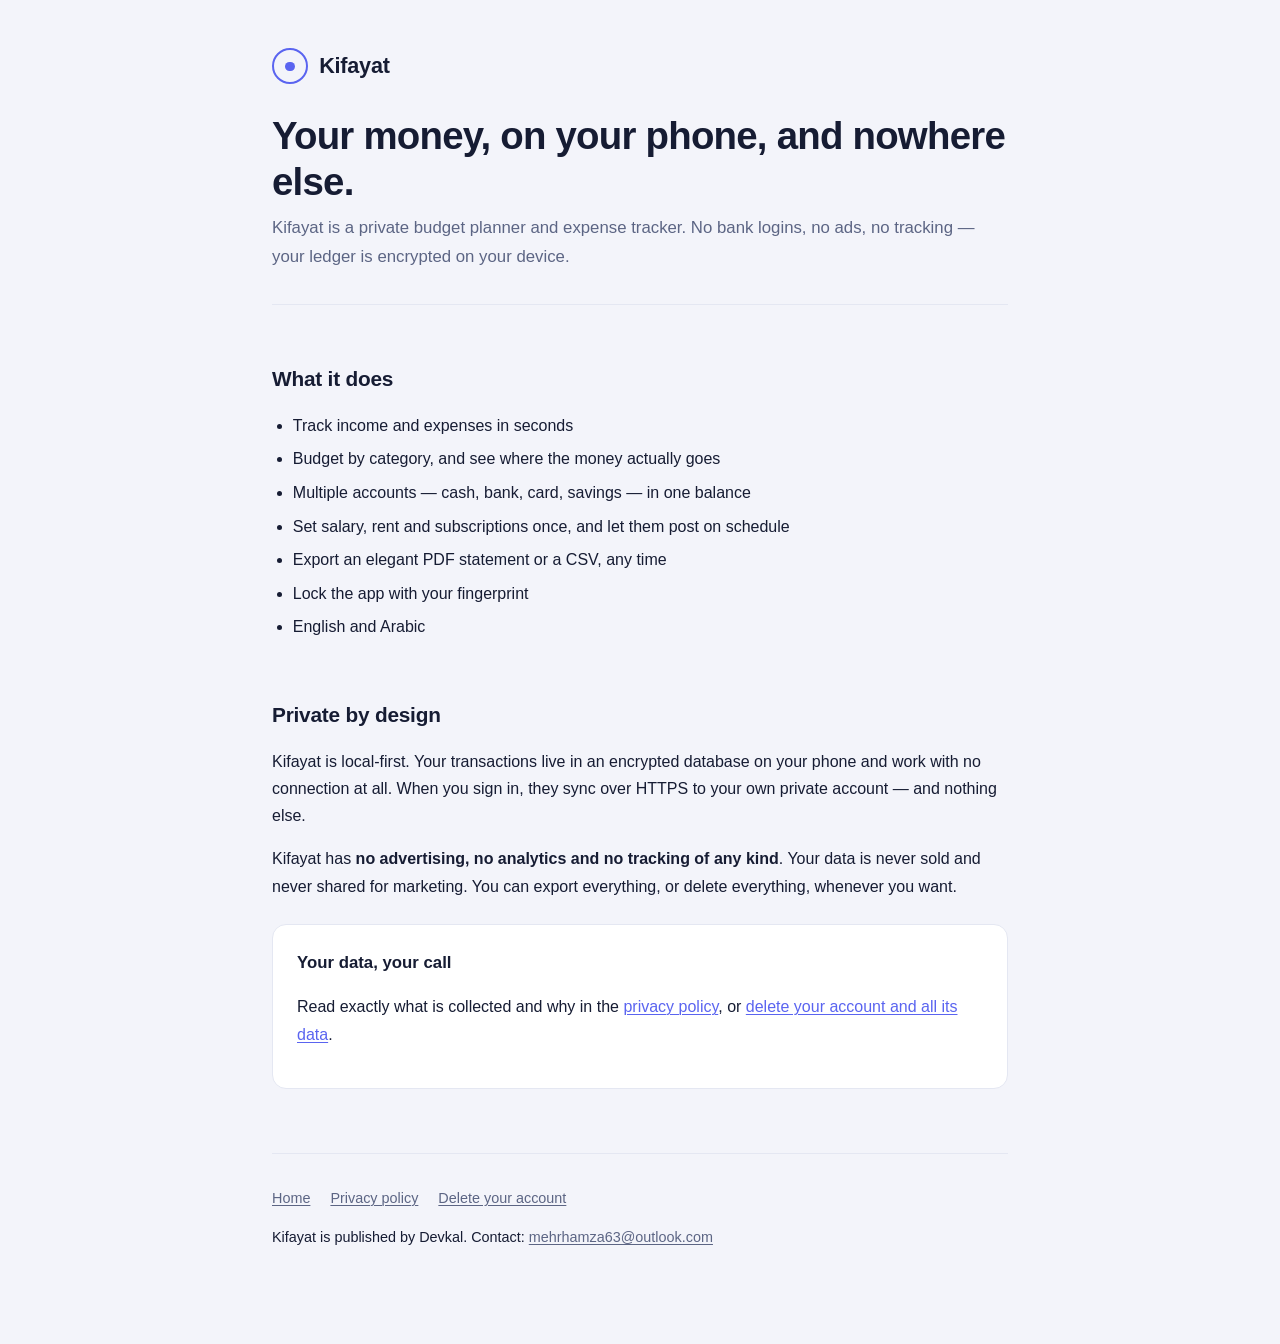
==== index.html @ 19fa3407 "Kifayat website: privacy policy and account deletion pages Two pages Google Play requires before the" ====
<!doctype html>
<html lang="en">
<head>
<meta charset="utf-8">
<meta name="viewport" content="width=device-width, initial-scale=1">
<title>Kifayat — private budget &amp; expense tracker</title>
<meta name="description" content="Kifayat is a private, offline-first budget planner and expense tracker. Your money data stays encrypted on your phone.">
<meta name="color-scheme" content="dark light">
<link rel="stylesheet" href="./assets/style.css">
</head>
<body>
<a class="skip" href="#main">Skip to content</a>
<div class="wrap">

<header>
  <a class="brand" href="./">
    <span class="mark" aria-hidden="true"></span>
    <span class="brand-name">Kifayat</span>
  </a>
  <h1>Your money, on your phone, and nowhere else.</h1>
  <p class="sub">
    Kifayat is a private budget planner and expense tracker. No bank logins,
    no ads, no tracking — your ledger is encrypted on your device.
  </p>
</header>

<main id="main">

  <h2>What it does</h2>
  <ul>
    <li>Track income and expenses in seconds</li>
    <li>Budget by category, and see where the money actually goes</li>
    <li>Multiple accounts — cash, bank, card, savings — in one balance</li>
    <li>Set salary, rent and subscriptions once, and let them post on schedule</li>
    <li>Export an elegant PDF statement or a CSV, any time</li>
    <li>Lock the app with your fingerprint</li>
    <li>English and Arabic</li>
  </ul>

  <h2>Private by design</h2>
  <p>
    Kifayat is local-first. Your transactions live in an encrypted database on
    your phone and work with no connection at all. When you sign in, they sync
    over HTTPS to your own private account — and nothing else.
  </p>
  <p>
    Kifayat has <strong>no advertising, no analytics and no tracking of any
    kind</strong>. Your data is never sold and never shared for marketing. You
    can export everything, or delete everything, whenever you want.
  </p>

  <div class="card">
    <h3>Your data, your call</h3>
    <p>
      Read exactly what is collected and why in the
      <a href="./privacy/">privacy policy</a>, or
      <a href="./delete-account/">delete your account and all its data</a>.
    </p>
  </div>

</main>

<footer>
  <nav>
    <a href="./">Home</a>
    <a href="./privacy/">Privacy policy</a>
    <a href="./delete-account/">Delete your account</a>
  </nav>
  <p>Kifayat is published by Devkal. Contact: <a href="mailto:mehrhamza63@outlook.com">mehrhamza63@outlook.com</a></p>
</footer>

</div>
</body>
</html>
---- assets/style.css ----
/* Kifayat — site styles.
   Palette lifted from the app's app_palette.dart so the site and the app read
   as one product. Dark is the app's home theme; light follows the OS. */

:root {
  --bg: #070b16;
  --surface: #0f1526;
  --elevated: #161e36;
  --border: #1e2742;
  --text: #edf0fb;
  --muted: #8d97b8;
  --faint: #5b6685;
  --primary: #7c8aff;
  --primary-hover: #9aa5ff;
  --success: #3ddc97;
  --danger: #ff7e6b;
  --accent: #41c9dc;
  --warn: #f2b25c;
  --radius: 14px;
  --maxw: 46rem;
}

@media (prefers-color-scheme: light) {
  :root {
    --bg: #f3f4fa;
    --surface: #ffffff;
    --elevated: #ffffff;
    --border: #e4e7f2;
    --text: #161c33;
    --muted: #5c6584;
    --faint: #9aa2bc;
    --primary: #5a64f0;
    --primary-hover: #4650d8;
    --success: #0fa871;
    --danger: #d9503b;
    --accent: #1d8fa0;
    --warn: #b3781f;
  }
}

*, *::before, *::after { box-sizing: border-box; }

html { -webkit-text-size-adjust: 100%; }

body {
  margin: 0;
  padding: 0 1.25rem 5rem;
  background: var(--bg);
  color: var(--text);
  font: 400 1rem/1.7 -apple-system, BlinkMacSystemFont, "Segoe UI", Roboto,
        "Helvetica Neue", Arial, sans-serif;
  overflow-wrap: break-word;
}

.wrap { max-width: var(--maxw); margin: 0 auto; }

/* ---- header ---- */

header {
  padding: 3rem 0 2rem;
  border-bottom: 1px solid var(--border);
  margin-bottom: 2.5rem;
}

.brand {
  display: inline-flex;
  align-items: center;
  gap: 0.7rem;
  text-decoration: none;
  color: inherit;
}

.mark {
  width: 2.25rem;
  height: 2.25rem;
  border-radius: 50%;
  border: 2.5px solid var(--primary);
  display: grid;
  place-items: center;
  flex: none;
}

.mark::after {
  content: "";
  width: 0.6rem;
  height: 0.6rem;
  border-radius: 50%;
  background: var(--primary);
}

.brand-name {
  font-size: 1.35rem;
  font-weight: 700;
  letter-spacing: -0.01em;
}

h1 {
  font-size: clamp(1.75rem, 5vw, 2.4rem);
  line-height: 1.2;
  letter-spacing: -0.02em;
  margin: 1.75rem 0 0.6rem;
}

.sub { color: var(--muted); margin: 0; font-size: 1.05rem; }

.dates {
  color: var(--faint);
  font-size: 0.875rem;
  margin-top: 1.25rem;
}

/* ---- body copy ---- */

h2 {
  font-size: 1.3rem;
  letter-spacing: -0.01em;
  margin: 3rem 0 0.75rem;
  padding-top: 0.5rem;
}

h3 { font-size: 1.05rem; margin: 2rem 0 0.5rem; }

p, li { color: var(--text); }

a { color: var(--primary); text-decoration-thickness: 1px; text-underline-offset: 2px; }
a:hover { color: var(--primary-hover); }

ul, ol { padding-left: 1.3rem; }
li { margin: 0.4rem 0; }

strong { font-weight: 650; }

code {
  background: var(--elevated);
  border: 1px solid var(--border);
  border-radius: 6px;
  padding: 0.1rem 0.4rem;
  font-size: 0.9em;
  font-family: ui-monospace, SFMono-Regular, Menlo, Consolas, monospace;
}

/* ---- components ---- */

.card {
  background: var(--surface);
  border: 1px solid var(--border);
  border-radius: var(--radius);
  padding: 1.5rem;
  margin: 1.5rem 0;
}

.card h2, .card h3 { margin-top: 0; }

.card.primary { border-color: var(--primary); }
.card.danger { border-color: var(--danger); }

.tag {
  display: inline-block;
  font-size: 0.75rem;
  font-weight: 650;
  letter-spacing: 0.04em;
  text-transform: uppercase;
  padding: 0.25rem 0.6rem;
  border-radius: 999px;
  margin-bottom: 0.9rem;
}

.tag.best { background: color-mix(in srgb, var(--success) 18%, transparent); color: var(--success); }
.tag.alt  { background: color-mix(in srgb, var(--accent) 18%, transparent); color: var(--accent); }

.btn {
  display: inline-block;
  background: var(--primary);
  color: #fff;
  font-weight: 650;
  text-decoration: none;
  padding: 0.75rem 1.4rem;
  border-radius: 10px;
  margin-top: 0.5rem;
}
.btn:hover { background: var(--primary-hover); color: #fff; }

.steps { counter-reset: step; list-style: none; padding: 0; margin: 1rem 0 0; }

.steps li {
  counter-increment: step;
  position: relative;
  padding-left: 2.4rem;
  margin: 0.9rem 0;
}

.steps li::before {
  content: counter(step);
  position: absolute;
  left: 0;
  top: 0.15rem;
  width: 1.6rem;
  height: 1.6rem;
  border-radius: 50%;
  background: var(--elevated);
  border: 1px solid var(--border);
  color: var(--primary);
  font-size: 0.8rem;
  font-weight: 700;
  display: grid;
  place-items: center;
}

table {
  width: 100%;
  border-collapse: collapse;
  margin: 1.25rem 0;
  font-size: 0.95rem;
}

.table-scroll { overflow-x: auto; }

th, td {
  text-align: left;
  padding: 0.7rem 0.9rem;
  border-bottom: 1px solid var(--border);
  vertical-align: top;
}

th { color: var(--muted); font-weight: 650; font-size: 0.85rem; }

/* ---- footer ---- */

footer {
  margin-top: 4rem;
  padding-top: 2rem;
  border-top: 1px solid var(--border);
  color: var(--faint);
  font-size: 0.9rem;
}

footer a { color: var(--muted); }
footer nav { margin-bottom: 0.75rem; display: flex; gap: 1.25rem; flex-wrap: wrap; }

.skip {
  position: absolute;
  left: -9999px;
}
.skip:focus {
  left: 1rem;
  top: 1rem;
  background: var(--surface);
  padding: 0.6rem 1rem;
  border-radius: 8px;
  border: 1px solid var(--primary);
  z-index: 10;
}
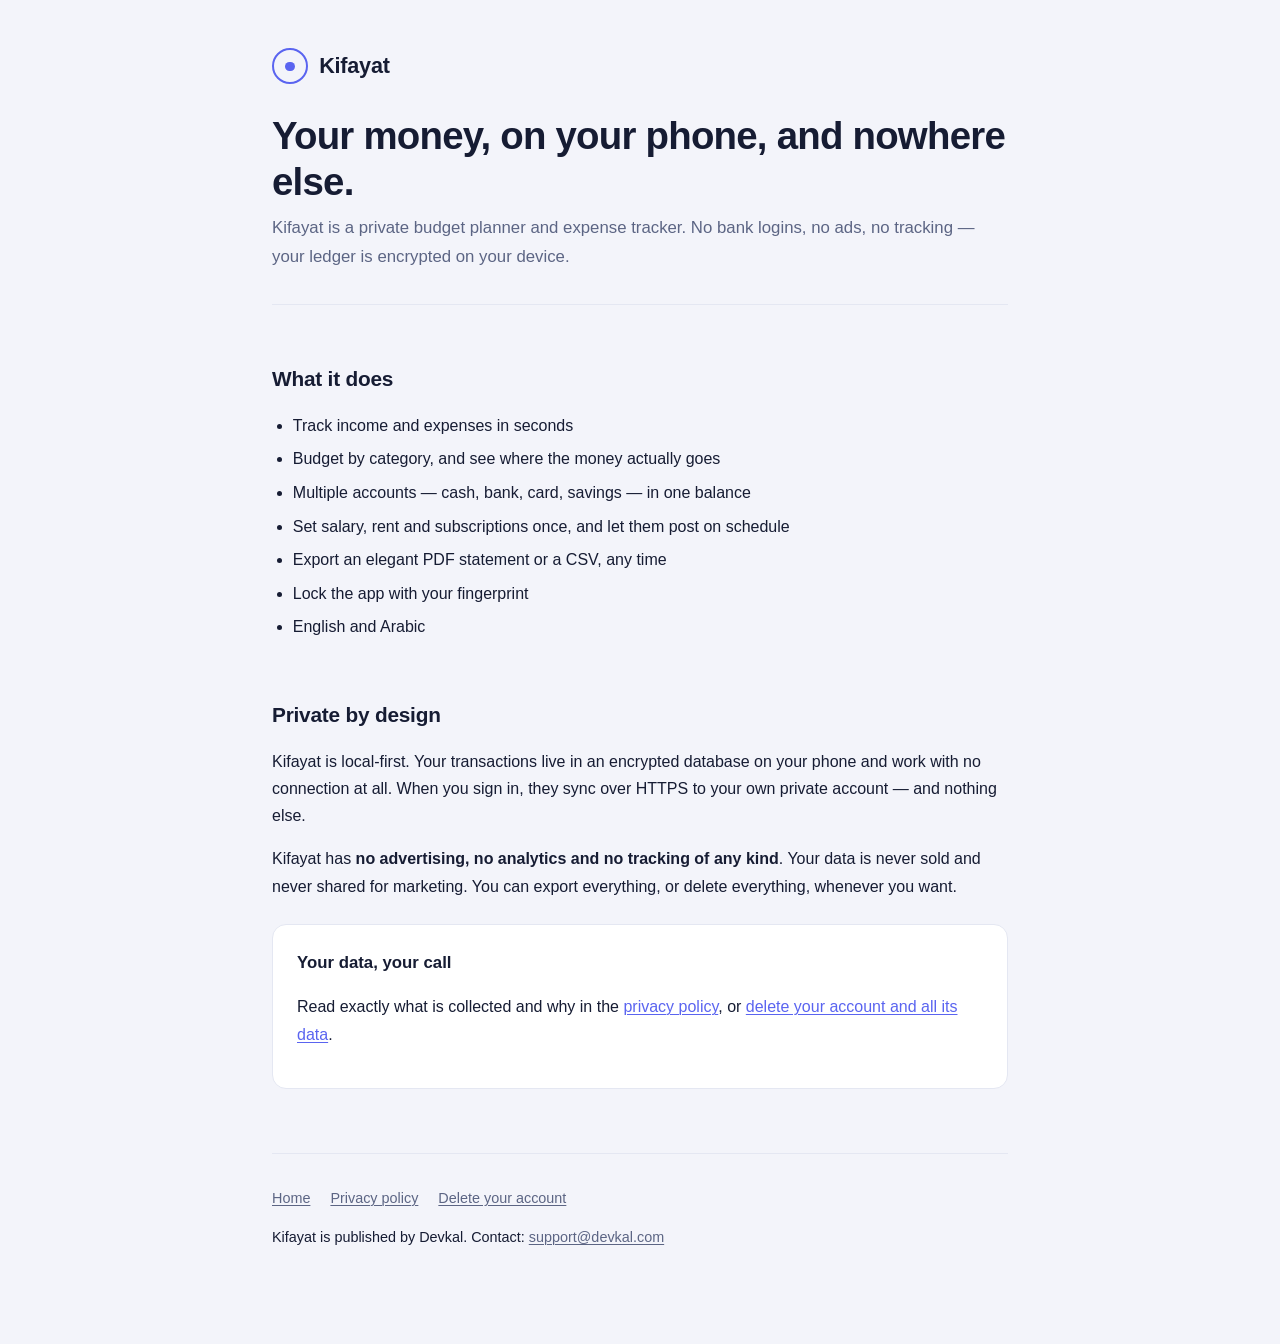
==== commit 99aeb917: "Publish a role address, not a personal one. Every contact link on the site pointed at a personal Out" ====
--- a/index.html
+++ b/index.html
@@ -66,7 +66,7 @@
     <a href="./privacy/">Privacy policy</a>
     <a href="./delete-account/">Delete your account</a>
   </nav>
-  <p>Kifayat is published by Devkal. Contact: <a href="mailto:mehrhamza63@outlook.com">mehrhamza63@outlook.com</a></p>
+  <p>Kifayat is published by Devkal. Contact: <a href="mailto:support@devkal.com">support@devkal.com</a></p>
 </footer>
 
 </div>
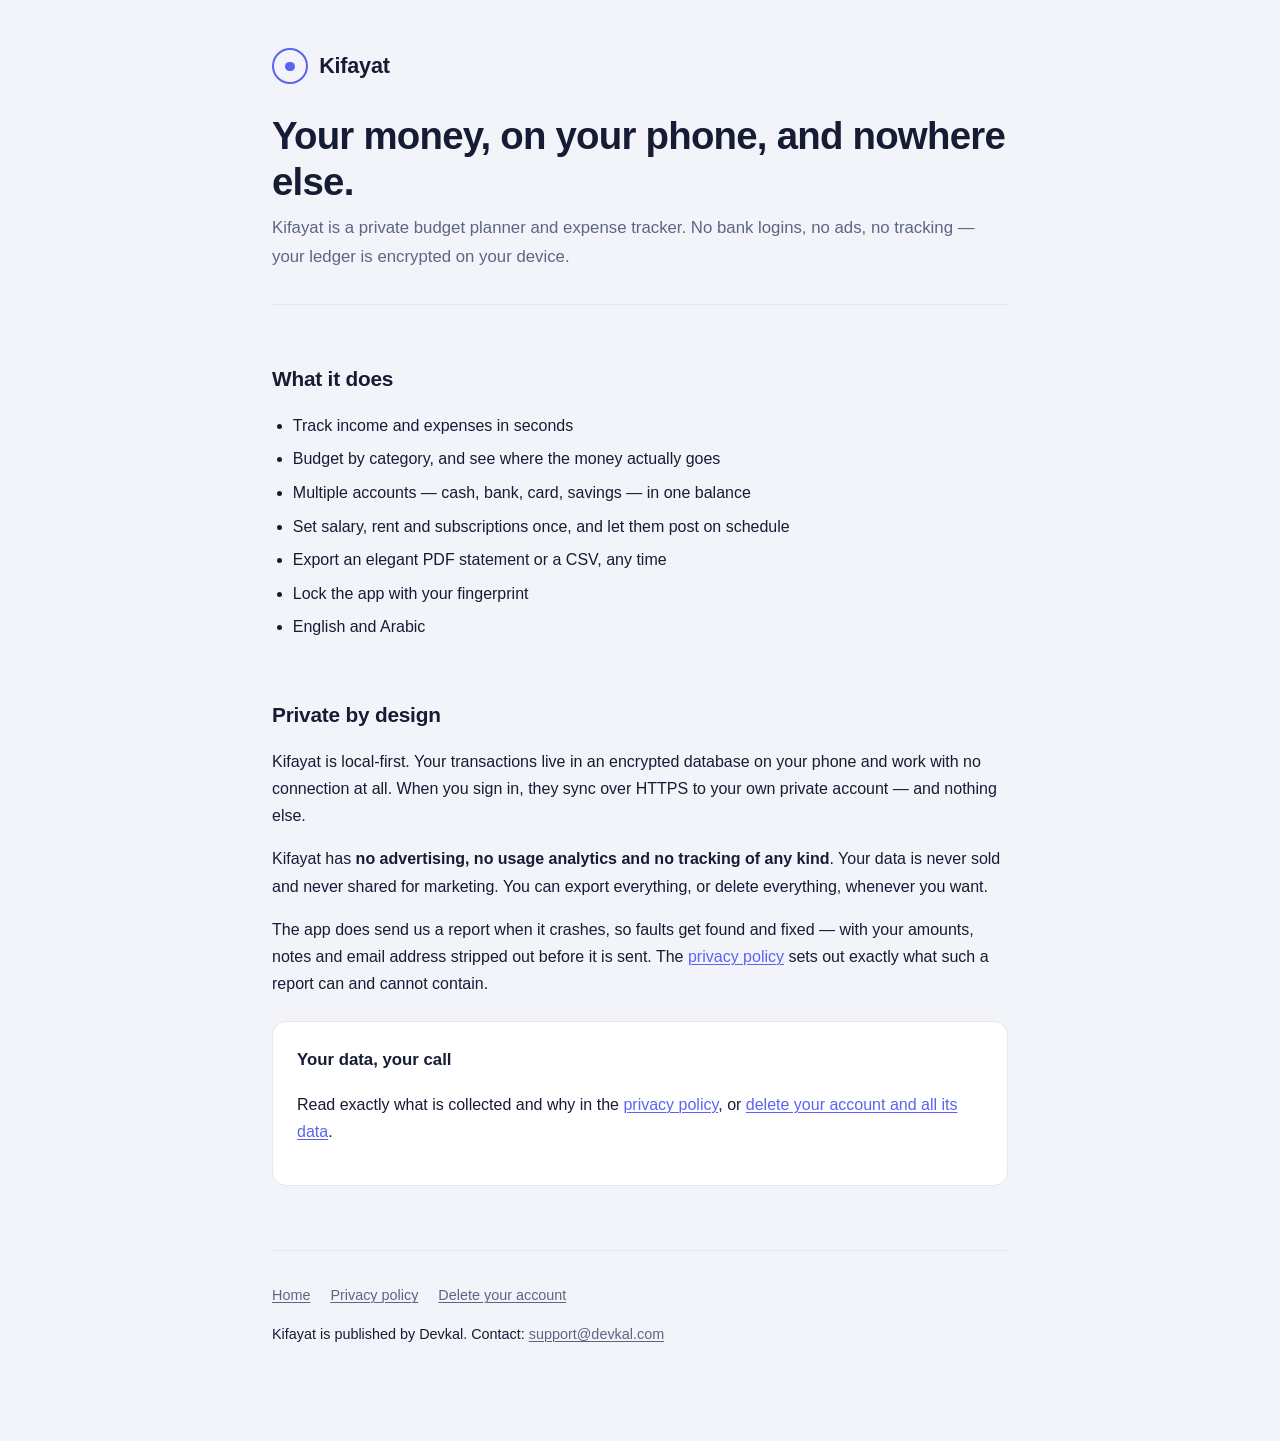
==== commit c3971dc8: "Say that the app reports its own crashes. "No advertising, no analytics and no tracking" stops being" ====
--- a/index.html
+++ b/index.html
@@ -44,9 +44,15 @@
     over HTTPS to your own private account — and nothing else.
   </p>
   <p>
-    Kifayat has <strong>no advertising, no analytics and no tracking of any
-    kind</strong>. Your data is never sold and never shared for marketing. You
-    can export everything, or delete everything, whenever you want.
+    Kifayat has <strong>no advertising, no usage analytics and no tracking of
+    any kind</strong>. Your data is never sold and never shared for marketing.
+    You can export everything, or delete everything, whenever you want.
+  </p>
+  <p>
+    The app does send us a report when it crashes, so faults get found and
+    fixed — with your amounts, notes and email address stripped out before it
+    is sent. The <a href="privacy/#crash-reports">privacy policy</a> sets out
+    exactly what such a report can and cannot contain.
   </p>
 
   <div class="card">
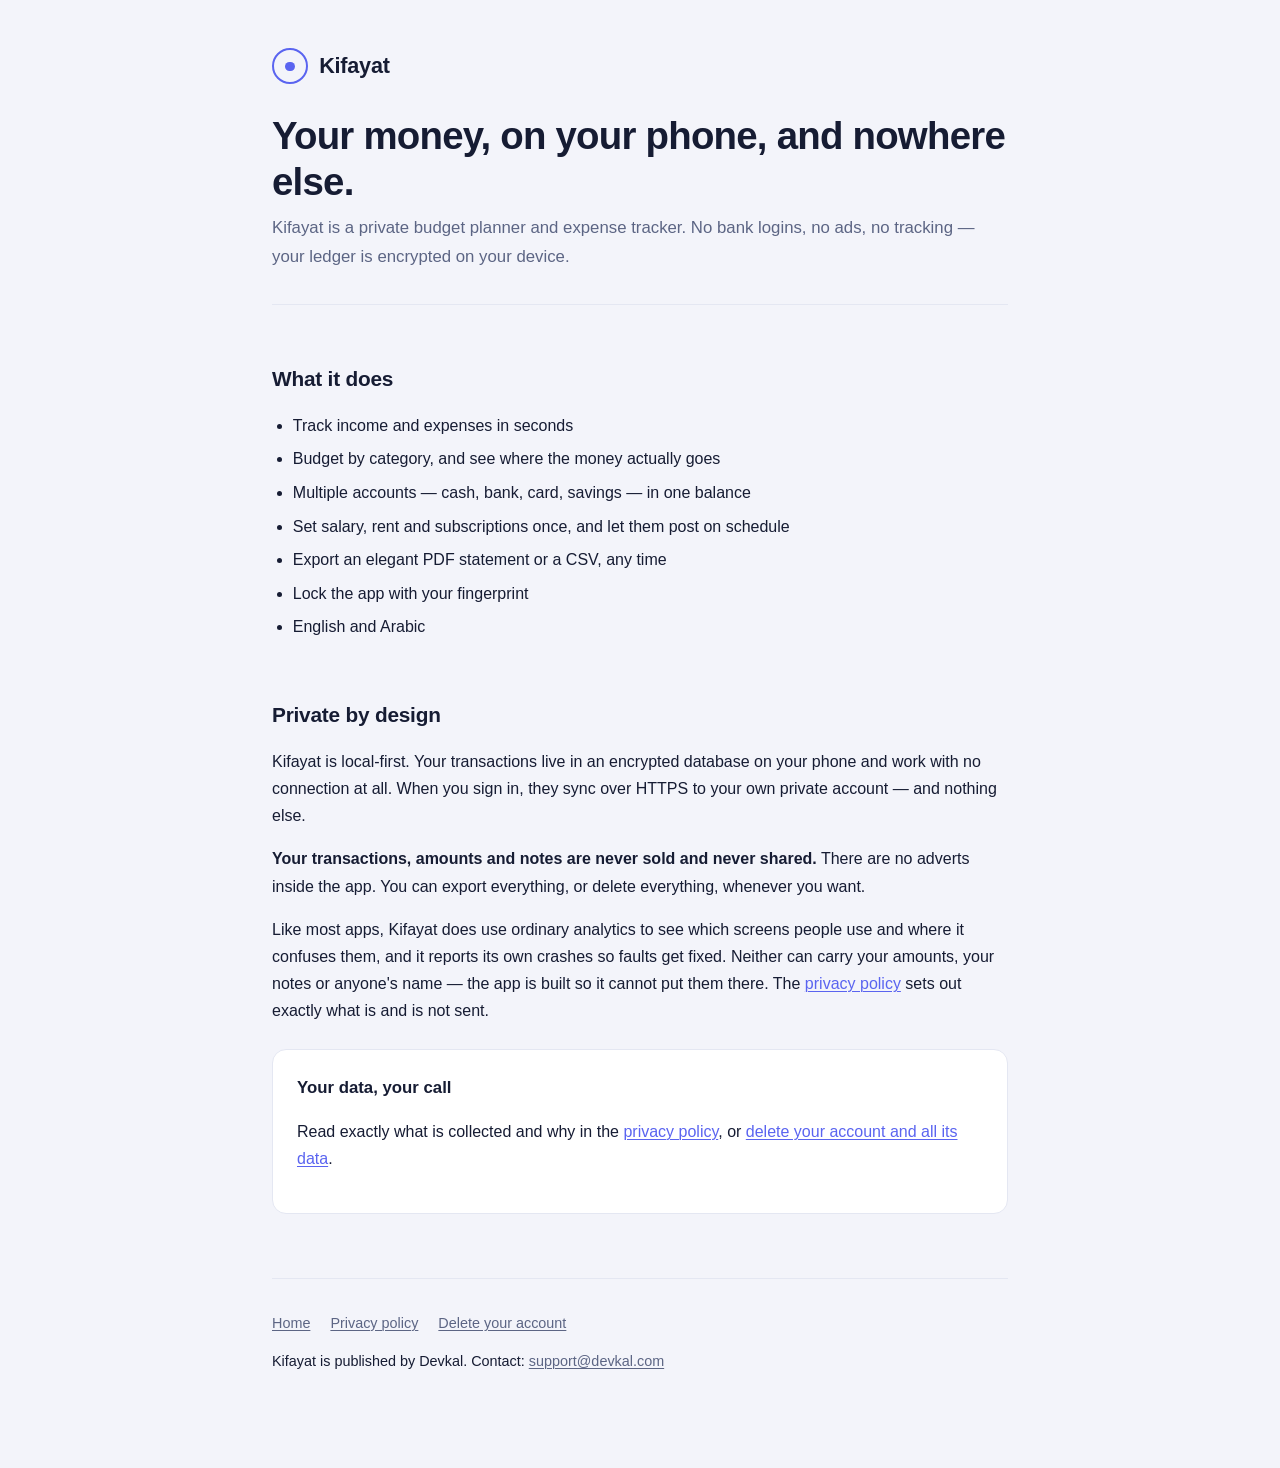
==== commit d60d85a1: "Retire the "no analytics" claim, and say what replaced it. Firebase Analytics and the advertising ID" ====
--- a/index.html
+++ b/index.html
@@ -44,15 +44,17 @@
     over HTTPS to your own private account — and nothing else.
   </p>
   <p>
-    Kifayat has <strong>no advertising, no usage analytics and no tracking of
-    any kind</strong>. Your data is never sold and never shared for marketing.
-    You can export everything, or delete everything, whenever you want.
+    <strong>Your transactions, amounts and notes are never sold and never
+    shared.</strong> There are no adverts inside the app. You can export
+    everything, or delete everything, whenever you want.
   </p>
   <p>
-    The app does send us a report when it crashes, so faults get found and
-    fixed — with your amounts, notes and email address stripped out before it
-    is sent. The <a href="privacy/#crash-reports">privacy policy</a> sets out
-    exactly what such a report can and cannot contain.
+    Like most apps, Kifayat does use ordinary analytics to see which screens
+    people use and where it confuses them, and it reports its own crashes so
+    faults get fixed. Neither can carry your amounts, your notes or anyone's
+    name — the app is built so it cannot put them there. The
+    <a href="privacy/#analytics">privacy policy</a> sets out exactly what is
+    and is not sent.
   </p>
 
   <div class="card">
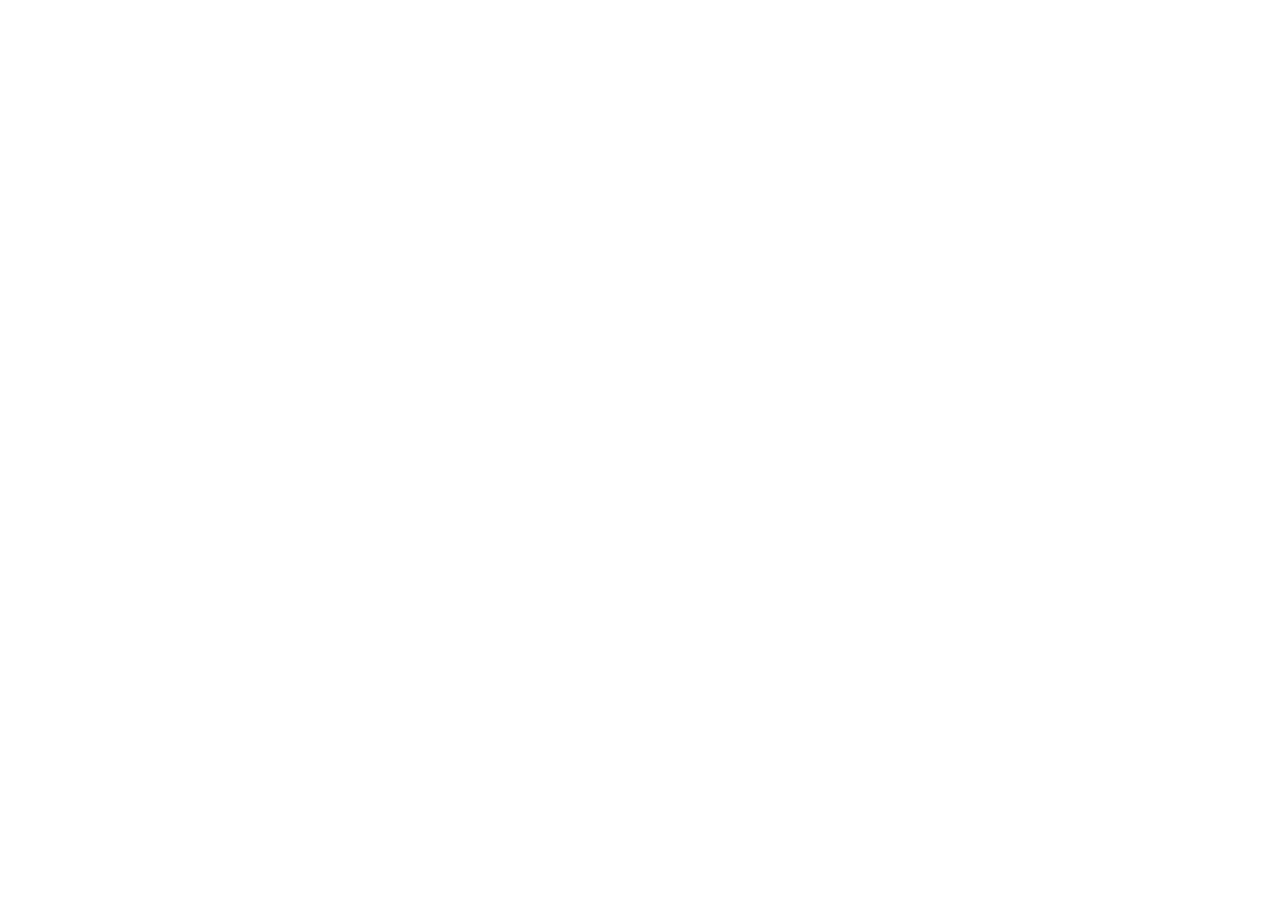
==== commit 12c9a8a5: "Send the old GitHub Pages addresses to kifayat.com.pk The site moved to its own domain, served by Cl" ====
--- a/index.html
+++ b/index.html
@@ -3,80 +3,13 @@
 <head>
 <meta charset="utf-8">
 <meta name="viewport" content="width=device-width, initial-scale=1">
-<title>Kifayat — private budget &amp; expense tracker</title>
-<meta name="description" content="Kifayat is a private, offline-first budget planner and expense tracker. Your money data stays encrypted on your phone.">
-<meta name="color-scheme" content="dark light">
-<link rel="stylesheet" href="./assets/style.css">
+<title>Kifayat has moved to kifayat.com.pk</title>
+<meta name="robots" content="noindex">
+<link rel="canonical" href="https://kifayat.com.pk/">
+<meta http-equiv="refresh" content="0; url=https://kifayat.com.pk/">
+<script>location.replace('https://kifayat.com.pk/' + location.search + location.hash);</script>
 </head>
 <body>
-<a class="skip" href="#main">Skip to content</a>
-<div class="wrap">
-
-<header>
-  <a class="brand" href="./">
-    <span class="mark" aria-hidden="true"></span>
-    <span class="brand-name">Kifayat</span>
-  </a>
-  <h1>Your money, on your phone, and nowhere else.</h1>
-  <p class="sub">
-    Kifayat is a private budget planner and expense tracker. No bank logins,
-    no ads, no tracking — your ledger is encrypted on your device.
-  </p>
-</header>
-
-<main id="main">
-
-  <h2>What it does</h2>
-  <ul>
-    <li>Track income and expenses in seconds</li>
-    <li>Budget by category, and see where the money actually goes</li>
-    <li>Multiple accounts — cash, bank, card, savings — in one balance</li>
-    <li>Set salary, rent and subscriptions once, and let them post on schedule</li>
-    <li>Export an elegant PDF statement or a CSV, any time</li>
-    <li>Lock the app with your fingerprint</li>
-    <li>English and Arabic</li>
-  </ul>
-
-  <h2>Private by design</h2>
-  <p>
-    Kifayat is local-first. Your transactions live in an encrypted database on
-    your phone and work with no connection at all. When you sign in, they sync
-    over HTTPS to your own private account — and nothing else.
-  </p>
-  <p>
-    <strong>Your transactions, amounts and notes are never sold and never
-    shared.</strong> There are no adverts inside the app. You can export
-    everything, or delete everything, whenever you want.
-  </p>
-  <p>
-    Like most apps, Kifayat does use ordinary analytics to see which screens
-    people use and where it confuses them, and it reports its own crashes so
-    faults get fixed. Neither can carry your amounts, your notes or anyone's
-    name — the app is built so it cannot put them there. The
-    <a href="privacy/#analytics">privacy policy</a> sets out exactly what is
-    and is not sent.
-  </p>
-
-  <div class="card">
-    <h3>Your data, your call</h3>
-    <p>
-      Read exactly what is collected and why in the
-      <a href="./privacy/">privacy policy</a>, or
-      <a href="./delete-account/">delete your account and all its data</a>.
-    </p>
-  </div>
-
-</main>
-
-<footer>
-  <nav>
-    <a href="./">Home</a>
-    <a href="./privacy/">Privacy policy</a>
-    <a href="./delete-account/">Delete your account</a>
-  </nav>
-  <p>Kifayat is published by Devkal. Contact: <a href="mailto:support@devkal.com">support@devkal.com</a></p>
-</footer>
-
-</div>
+<p>This page has moved to <a href="https://kifayat.com.pk/">https://kifayat.com.pk/</a>.</p>
 </body>
 </html>
